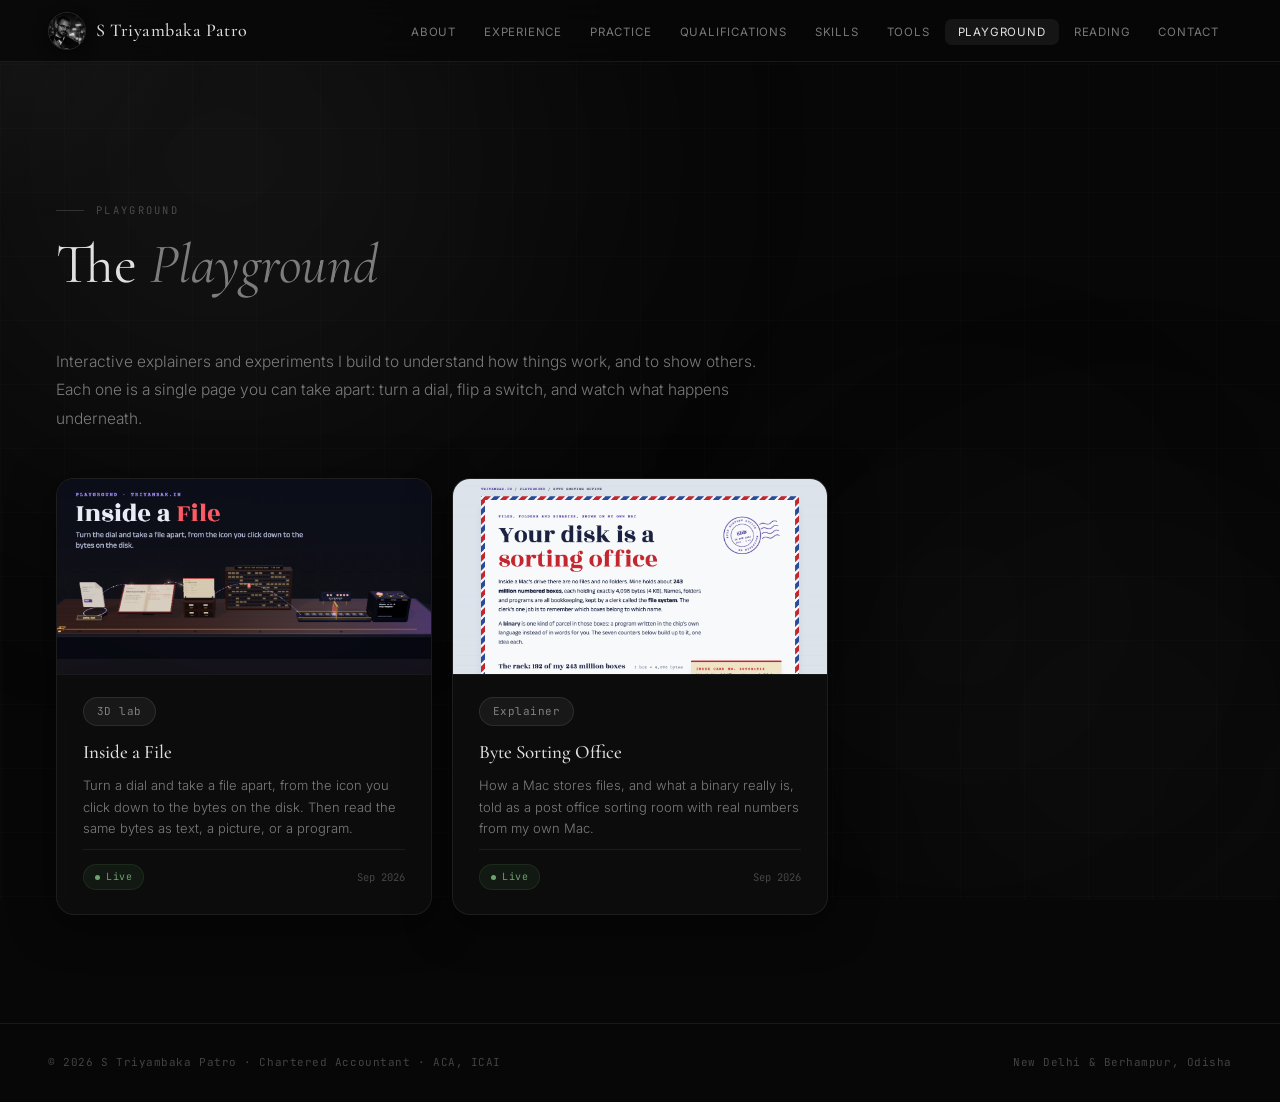
==== playground/index.html @ 34203e57 "Add Playground section with two interactive experiments New /playground/ hub, mirroring the /tools/ " ====
<!DOCTYPE html>
<html lang="en">
<head>
  <meta charset="UTF-8">
  <meta name="viewport" content="width=device-width, initial-scale=1.0">
  <meta name="description" content="Playground by S Triyambaka Patro - interactive explainers and experiments built to understand how things work, one hands-on page at a time.">
  <title>Playground · S Triyambaka Patro</title>
  <link rel="canonical" href="https://triyambak.in/playground/">
  <meta property="og:type" content="website">
  <meta property="og:site_name" content="S Triyambaka Patro">
  <meta property="og:title" content="Playground · S Triyambaka Patro">
  <meta property="og:description" content="Interactive explainers and experiments, built to understand how things work, one hands-on page at a time.">
  <meta property="og:url" content="https://triyambak.in/playground/">
  <meta property="og:image" content="https://triyambak.in/playground/inside-a-file/og.png">
  <meta property="og:image:width" content="1200">
  <meta property="og:image:height" content="630">
  <meta name="twitter:card" content="summary_large_image">
  <meta name="twitter:creator" content="@Triyambak_CA">
  <link rel="preconnect" href="https://fonts.googleapis.com">
  <link rel="preconnect" href="https://fonts.gstatic.com" crossorigin>
  <link href="https://fonts.googleapis.com/css2?family=Cormorant+Garamond:ital,wght@0,300;0,400;0,500;0,600;1,300;1,400;1,500&family=Inter:wght@300;400;500;600&family=JetBrains+Mono:wght@300;400&display=swap" rel="stylesheet">
  <link rel="stylesheet" href="/assets/site.css">
</head>
<body class="tools-page">

  <!-- ════════════════ BACKGROUND ════════════════ -->
  <div class="bg-layer" aria-hidden="true">
    <div class="orb orb-1"></div>
    <div class="orb orb-2"></div>
    <div class="orb orb-3"></div>
    <div class="grid-lines"></div>
  </div>
  <div id="cursor-glow" aria-hidden="true"></div>

  <!-- ════════════════ NAV ════════════════ -->
  <nav id="navbar">
    <a href="/" class="nav-logo" aria-label="S Triyambaka Patro - Home">
      <span class="logo-badge">
        <img src="/Photos/ChatGPT Image Dec 16, 2025, 09_36_41 PM.png" alt="S Triyambaka Patro">
      </span>
      S Triyambaka Patro
    </a>
    <ul class="nav-links" id="navLinks">
      <li><a href="/#about">About</a></li>
      <li><a href="/#experience">Experience</a></li>
      <li><a href="/#practice">Practice</a></li>
      <li><a href="/#qualifications">Qualifications</a></li>
      <li><a href="/#skills">Skills</a></li>
      <li><a href="/tools/">Tools</a></li>
      <li><a href="/playground/" class="active">Playground</a></li>
      <li><a href="/#reading">Reading</a></li>
      <li><a href="/#contact">Contact</a></li>
    </ul>
    <button class="nav-hamburger" id="hamburger" aria-label="Open menu">
      <span></span><span></span><span></span>
    </button>
  </nav>

  <!-- Mobile Menu -->
  <div class="mobile-menu" id="mobileMenu">
    <button class="mobile-menu-close" id="closeMenu" aria-label="Close menu">✕</button>
    <a href="/#about" class="mm-link">About</a>
    <a href="/#experience" class="mm-link">Experience</a>
    <a href="/#practice" class="mm-link">Practice</a>
    <a href="/#qualifications" class="mm-link">Qualifications</a>
    <a href="/#skills" class="mm-link">Skills</a>
    <a href="/tools/" class="mm-link">Tools</a>
    <a href="/playground/" class="mm-link">Playground</a>
    <a href="/#reading" class="mm-link">Reading</a>
    <a href="/#contact" class="mm-link">Contact</a>
  </div>

  <main>

    <!-- ════════════════ PLAYGROUND HUB ════════════════ -->
    <section id="playground-hub" style="padding-top: 140px;">
      <div class="container">
        <p class="eyebrow">Playground</p>
        <h2 class="sec-title">The <em>Playground</em></h2>

        <p style="font-size: 15.5px; font-weight: 300; color: var(--t2); line-height: 1.85; max-width: 720px; margin-bottom: 44px;">
          Interactive explainers and experiments I build to understand how things work, and to show others. Each one is a single page you can take apart: turn a dial, flip a switch, and watch what happens underneath.
        </p>

        <div class="content-grid" id="playgroundGrid"></div>
      </div>
    </section>

  </main>

  <footer>
    <p class="footer-text">© 2026 S Triyambaka Patro · Chartered Accountant · ACA, ICAI</p>
    <p class="footer-text">New Delhi &amp; Berhampur, Odisha</p>
  </footer>

  <script>

    /* ══════════════════════════════════════════════════════
       🧪  PLAYGROUND LIST - Add experiments here
       ══════════════════════════════════════════════════════
       TEMPLATE:
       {
         name:     "Experiment Name",
         slug:     "url-slug",                  // matches /playground/<slug>/
         tagline:  "One-line description for the card.",
         summary:  "1-2 sentence description, used as the cover page's <meta description> and og:description.",
         category: "3D lab | Explainer | Tool | Other",
         status:   "live | beta | coming-soon",
         updated:  "Sep 2026",
       },
       The card image is /playground/<slug>/og.png (1200x630), the same file the
       cover page uses for link previews on LinkedIn and X.
       ══════════════════════════════════════════════════════ */

    const PLAYGROUND_LIST = [
      {
        name:     "Inside a File",
        slug:     "inside-a-file",
        tagline:  "Turn a dial and take a file apart, from the icon you click down to the bytes on the disk. Then read the same bytes as text, a picture, or a program.",
        summary:  "A hands-on 3D lab: turn the dial and take a file apart, from the icon you click down to the bytes on the disk.",
        category: "3D lab",
        status:   "live",
        updated:  "Sep 2026",
      },
      {
        name:     "Byte Sorting Office",
        slug:     "byte-sorting-office",
        tagline:  "How a Mac stores files, and what a binary really is, told as a post office sorting room with real numbers from my own Mac.",
        summary:  "How a Mac stores files, and what a binary really is, told as a post office sorting room with real numbers from my own Mac.",
        category: "Explainer",
        status:   "live",
        updated:  "Sep 2026",
      },
    ];

    /* status → existing badge variant + display label */
    const STATUS_MAP = {
      "live":        { cls: "s-completed", label: "Live" },
      "beta":        { cls: "s-watching",  label: "Beta" },
      "coming-soon": { cls: "s-queue",     label: "Coming Soon" },
    };

    function renderPlayground() {
      const grid = document.getElementById('playgroundGrid');
      if (!PLAYGROUND_LIST.length) {
        grid.innerHTML = `
          <div class="empty-state">
            <div class="es-icon">🧪</div>
            <div class="es-title">Nothing here yet</div>
            <div class="es-text">Check back soon.</div>
          </div>`;
        return;
      }
      grid.innerHTML = PLAYGROUND_LIST.map(p => {
        const s = STATUS_MAP[p.status] || STATUS_MAP['coming-soon'];
        const href = `/playground/${p.slug}/`;
        return `
          <a class="glass content-card tool-card pg-card" href="${href}">
            <img class="pg-thumb" src="${href}og.png" alt="" loading="lazy" width="1200" height="630">
            <div class="pg-body">
              <span class="tag cat-tag">${p.category}</span>
              <div class="cc-title">${p.name}</div>
              <div class="cc-notes">${p.tagline}</div>
              <div class="cc-footer">
                <span class="status-badge ${s.cls}">
                  <span class="status-dot"></span>${s.label}
                </span>
                <span class="cc-meta">${p.updated || ''}</span>
              </div>
            </div>
          </a>`;
      }).join('');
    }

    /* ── Cursor glow ── */
    const glow = document.getElementById('cursor-glow');
    document.addEventListener('mousemove', e => {
      glow.style.left = e.clientX + 'px';
      glow.style.top  = e.clientY + 'px';
    });

    /* ── Mobile menu ── */
    const hamburger  = document.getElementById('hamburger');
    const mobileMenu = document.getElementById('mobileMenu');
    const closeMenu  = document.getElementById('closeMenu');
    hamburger.addEventListener('click', () => mobileMenu.classList.add('open'));
    closeMenu.addEventListener('click', () => mobileMenu.classList.remove('open'));
    document.querySelectorAll('.mm-link').forEach(a => {
      a.addEventListener('click', () => mobileMenu.classList.remove('open'));
    });

    /* ── Scroll reveal ── */
    const revealObserver = new IntersectionObserver(entries => {
      entries.forEach(e => { if (e.isIntersecting) { e.target.classList.add('visible'); } });
    }, { threshold: 0.08, rootMargin: '0px 0px -36px 0px' });
    document.querySelectorAll('.reveal').forEach(el => revealObserver.observe(el));

    /* ── Init ── */
    renderPlayground();

  </script>
</body>
</html>
---- assets/site.css ----
/* ─────────────────────────────────────────
       RESET & BASE
    ───────────────────────────────────────── */
    *, *::before, *::after { box-sizing: border-box; margin: 0; padding: 0; }

    :root {
      --bg:            #070707;
      --card-bg:       rgba(16, 16, 16, 0.72);
      --card-bg-h:     rgba(24, 24, 24, 0.85);
      --border:        rgba(255,255,255,0.07);
      --border-h:      rgba(255,255,255,0.13);
      --t1:            #e0e0e0;
      --t2:            rgba(224,224,224,0.52);
      --t3:            rgba(224,224,224,0.28);
      --silver:        rgba(200,200,200,0.8);
      --radius:        18px;
      --radius-sm:     10px;
      --ease:          cubic-bezier(0.25,0.46,0.45,0.94);
      --trans:         0.35s var(--ease);
      --font-d:        'Cormorant Garamond', Georgia, serif;
      --font-b:        'Inter', system-ui, sans-serif;
      --font-m:        'JetBrains Mono', 'Courier New', monospace;
    }

    html { scroll-behavior: smooth; background: var(--bg); }

    body {
      font-family: var(--font-b);
      color: var(--t1);
      background: var(--bg);
      overflow-x: hidden;
      -webkit-font-smoothing: antialiased;
      line-height: 1.6;
    }

    a { color: inherit; text-decoration: none; }
    ul { list-style: none; }

    /* ─────────────────────────────────────────
       BACKGROUND LAYER
    ───────────────────────────────────────── */
    .bg-layer {
      position: fixed; inset: 0; z-index: 0;
      overflow: hidden; pointer-events: none;
    }

    .orb {
      position: absolute; border-radius: 50%;
      filter: blur(110px); will-change: transform;
    }
    .orb-1 {
      width: 75vw; height: 75vw;
      background: radial-gradient(circle at center, rgba(130,130,130,0.13) 0%, transparent 70%);
      top: -25vw; left: -20vw;
      animation: drift1 38s ease-in-out infinite alternate;
    }
    .orb-2 {
      width: 55vw; height: 55vw;
      background: radial-gradient(circle at center, rgba(100,100,100,0.09) 0%, transparent 70%);
      bottom: -15vw; right: -15vw;
      animation: drift2 48s ease-in-out infinite alternate;
    }
    .orb-3 {
      width: 40vw; height: 40vw;
      background: radial-gradient(circle at center, rgba(80,80,80,0.07) 0%, transparent 70%);
      top: 40%; left: 55%;
      animation: drift3 58s ease-in-out infinite alternate;
    }
    @keyframes drift1 { from { transform: translate(0,0) scale(1); }    to { transform: translate(7vw,5vw) scale(1.1); } }
    @keyframes drift2 { from { transform: translate(0,0) scale(1); }    to { transform: translate(-5vw,-7vw) scale(1.08); } }
    @keyframes drift3 { from { transform: translate(0,0) scale(1); }    to { transform: translate(-4vw,4vw) scale(0.92); } }

    .grid-lines {
      position: absolute; inset: 0;
      background-image:
        linear-gradient(rgba(255,255,255,0.016) 1px, transparent 1px),
        linear-gradient(90deg, rgba(255,255,255,0.016) 1px, transparent 1px);
      background-size: 64px 64px;
    }

    /* Cursor glow (added via JS) */
    #cursor-glow {
      position: fixed; pointer-events: none; z-index: 1;
      width: 500px; height: 500px;
      border-radius: 50%;
      background: radial-gradient(circle at center, rgba(170,170,170,0.055) 0%, transparent 65%);
      transform: translate(-50%,-50%);
      transition: left 0.08s linear, top 0.08s linear;
    }

    /* ─────────────────────────────────────────
       NAVIGATION
    ───────────────────────────────────────── */
    nav {
      position: fixed; top: 0; left: 0; right: 0; z-index: 1000;
      height: 62px; padding: 0 48px;
      display: flex; align-items: center; justify-content: space-between;
      background: rgba(7,7,7,0.78);
      backdrop-filter: blur(28px); -webkit-backdrop-filter: blur(28px);
      border-bottom: 1px solid var(--border);
    }

    .nav-logo {
      display: flex; align-items: center; gap: 10px;
      font-family: var(--font-d); font-size: 18px; font-weight: 500;
      letter-spacing: 0.03em;
    }
    .logo-badge {
      width: 38px; height: 38px; border-radius: 50%;
      border: 1px solid var(--border-h);
      overflow: hidden; flex-shrink: 0;
      box-shadow: 0 4px 14px rgba(0,0,0,0.5);
    }
    .logo-badge img {
      width: 100%; height: 100%;
      object-fit: cover; object-position: center top;
      filter: contrast(1.06) brightness(0.92);
      display: block;
    }

    .nav-links {
      display: flex; gap: 2px; align-items: center;
    }
    .nav-links a {
      padding: 6px 13px; font-size: 11.5px; font-weight: 400;
      letter-spacing: 0.07em; text-transform: uppercase;
      color: var(--t2); border-radius: 7px;
      transition: var(--trans);
    }
    .nav-links a:hover, .nav-links a.active {
      color: var(--t1); background: rgba(255,255,255,0.06);
    }

    .nav-hamburger {
      display: none; flex-direction: column; gap: 5px;
      cursor: pointer; padding: 8px; border: none; background: none;
    }
    .nav-hamburger span {
      display: block; width: 22px; height: 1px;
      background: var(--t2); transition: var(--trans);
    }

    /* Mobile menu */
    .mobile-menu {
      display: none; position: fixed; inset: 0; z-index: 999;
      background: rgba(7,7,7,0.97);
      backdrop-filter: blur(30px); -webkit-backdrop-filter: blur(30px);
      flex-direction: column; align-items: center; justify-content: center; gap: 20px;
    }
    .mobile-menu.open { display: flex; }
    .mobile-menu a {
      font-family: var(--font-d); font-size: 36px; font-weight: 300;
      color: var(--t1); letter-spacing: 0.05em;
      transition: var(--trans);
    }
    .mobile-menu a:hover { color: var(--t2); }
    .mobile-menu-close {
      position: absolute; top: 24px; right: 32px;
      background: none; border: none; color: var(--t2);
      font-size: 28px; cursor: pointer; font-weight: 300;
    }

    /* ─────────────────────────────────────────
       LAYOUT
    ───────────────────────────────────────── */
    main { position: relative; z-index: 1; padding-top: 62px; }

    .container { max-width: 1140px; margin: 0 auto; padding: 0 36px; }

    section { padding: 108px 0; }

    /* ─────────────────────────────────────────
       SECTION HEADERS
    ───────────────────────────────────────── */
    .eyebrow {
      font-family: var(--font-m); font-size: 10.5px; letter-spacing: 0.22em;
      text-transform: uppercase; color: var(--t3); margin-bottom: 14px;
      display: flex; align-items: center; gap: 12px;
    }
    .eyebrow::before {
      content: ''; display: block; width: 28px; height: 1px;
      background: rgba(255,255,255,0.15);
    }

    .sec-title {
      font-family: var(--font-d); font-size: clamp(38px, 5vw, 56px);
      font-weight: 400; line-height: 1.12; color: var(--t1); margin-bottom: 52px;
    }
    .sec-title em { font-style: italic; color: var(--t2); }

    /* ─────────────────────────────────────────
       GLASS CARD
    ───────────────────────────────────────── */
    .glass {
      background: var(--card-bg);
      backdrop-filter: blur(22px); -webkit-backdrop-filter: blur(22px);
      border: 1px solid var(--border);
      border-radius: var(--radius);
      box-shadow: 0 8px 44px rgba(0,0,0,0.55), inset 0 1px 0 rgba(255,255,255,0.07);
      transition: var(--trans);
    }
    .glass:hover {
      background: var(--card-bg-h);
      border-color: var(--border-h);
      box-shadow: 0 14px 56px rgba(0,0,0,0.65), inset 0 1px 0 rgba(255,255,255,0.1);
      transform: translateY(-3px);
    }
    .glass-flat { /* no hover lift */
      background: var(--card-bg);
      backdrop-filter: blur(22px); -webkit-backdrop-filter: blur(22px);
      border: 1px solid var(--border);
      border-radius: var(--radius);
      box-shadow: 0 8px 44px rgba(0,0,0,0.55), inset 0 1px 0 rgba(255,255,255,0.07);
    }

    /* ─────────────────────────────────────────
       TAGS / PILLS
    ───────────────────────────────────────── */
    .tag {
      display: inline-block; padding: 5px 13px;
      background: rgba(255,255,255,0.05); border: 1px solid rgba(255,255,255,0.09);
      border-radius: 100px; font-family: var(--font-m); font-size: 11px;
      letter-spacing: 0.04em; color: var(--t2); transition: var(--trans);
    }
    .tag:hover { border-color: var(--border-h); color: var(--t1); }

    /* ─────────────────────────────────────────
       HERO SECTION
    ───────────────────────────────────────── */
    #hero {
      min-height: 100vh; display: flex; align-items: center;
      position: relative; overflow: hidden;
    }

    .hero-spotlight {
      position: absolute; width: 900px; height: 900px; pointer-events: none;
      background: radial-gradient(ellipse at center, rgba(160,160,160,0.07) 0%, transparent 62%);
      top: 50%; left: 50%; transform: translate(-48%, -55%);
    }

    .hero-inner {
      position: relative; z-index: 1;
      max-width: 1140px; margin: 0 auto;
      padding: 130px 36px 100px;
      /* grid override applied below in HERO PHOTO section */
    }

    .hero-label {
      font-family: var(--font-m); font-size: 11px; letter-spacing: 0.24em;
      text-transform: uppercase; color: var(--t3); margin-bottom: 22px;
      display: flex; align-items: center; gap: 14px;
      opacity: 0; animation: fadeUp 0.9s var(--ease) 0.1s forwards;
    }
    .hero-label::before { content: ''; width: 36px; height: 1px; background: var(--border-h); }

    .hero-name {
      font-family: var(--font-d); font-weight: 300; line-height: 0.96;
      letter-spacing: -0.02em; color: var(--t1); margin-bottom: 10px;
      font-size: clamp(60px, 11vw, 128px);
      opacity: 0; animation: fadeUp 1s var(--ease) 0.25s forwards;
    }
    .hero-name .dim { color: var(--t2); }

    .hero-subtitle {
      font-family: var(--font-d); font-weight: 300; font-style: italic;
      font-size: clamp(22px, 3.5vw, 38px); color: var(--t2); margin-bottom: 38px;
      opacity: 0; animation: fadeUp 0.9s var(--ease) 0.4s forwards;
    }

    .hero-tags {
      display: flex; flex-wrap: wrap; gap: 8px; margin-bottom: 50px;
      opacity: 0; animation: fadeUp 0.9s var(--ease) 0.55s forwards;
    }

    .hero-actions {
      display: flex; gap: 14px; align-items: center; flex-wrap: wrap;
      opacity: 0; animation: fadeUp 0.9s var(--ease) 0.7s forwards;
    }

    .btn {
      display: inline-flex; align-items: center; gap: 8px;
      padding: 13px 30px; border-radius: 100px;
      font-family: var(--font-b); font-size: 13px; font-weight: 500;
      letter-spacing: 0.04em; cursor: pointer; border: none;
      transition: var(--trans);
    }
    .btn-primary {
      background: rgba(255,255,255,0.1); color: var(--t1);
      border: 1px solid rgba(255,255,255,0.16);
    }
    .btn-primary:hover { background: rgba(255,255,255,0.16); border-color: rgba(255,255,255,0.25); }
    .btn-ghost {
      background: transparent; color: var(--t2);
      border: 1px solid var(--border);
    }
    .btn-ghost:hover { color: var(--t1); border-color: var(--border-h); background: rgba(255,255,255,0.04); }

    .hero-scroll {
      position: absolute; bottom: 40px; left: 50%;
      transform: translateX(-50%);
      display: flex; flex-direction: column; align-items: center; gap: 10px;
      color: var(--t3); font-family: var(--font-m); font-size: 9.5px;
      letter-spacing: 0.18em; text-transform: uppercase;
      animation: fadeUp 1s var(--ease) 1.2s both;
    }
    .scroll-line {
      width: 1px; height: 52px;
      background: linear-gradient(to bottom, transparent, var(--border-h), transparent);
      animation: scrollPulse 2.4s ease-in-out infinite;
    }
    @keyframes scrollPulse { 0%,100% { opacity: 0.25; } 50% { opacity: 1; } }

    /* ─────────────────────────────────────────
       STATS BAR
    ───────────────────────────────────────── */
    .stats-bar {
      display: grid; grid-template-columns: repeat(4,1fr);
      gap: 1px; background: var(--border);
      border: 1px solid var(--border); border-radius: var(--radius);
      overflow: hidden; margin-bottom: 52px;
    }
    .stat-item {
      background: var(--card-bg); padding: 30px 20px; text-align: center;
      transition: var(--trans);
    }
    .stat-item:hover { background: var(--card-bg-h); }
    .stat-value {
      font-family: var(--font-d); font-size: 52px; font-weight: 300;
      line-height: 1; color: var(--t1); margin-bottom: 10px;
    }
    .stat-label {
      font-family: var(--font-m); font-size: 10px; letter-spacing: 0.14em;
      text-transform: uppercase; color: var(--t3); line-height: 1.5;
    }

    /* ─────────────────────────────────────────
       ABOUT
    ───────────────────────────────────────── */
    .about-grid { display: grid; grid-template-columns: 1fr 1.65fr; gap: 24px; align-items: start; }

    .info-card { padding: 38px; }
    .info-list { list-style: none; }
    .info-list li {
      display: flex; flex-direction: column; gap: 5px;
      padding: 15px 0; border-bottom: 1px solid var(--border);
    }
    .info-list li:first-child { border-top: 1px solid var(--border); padding-top: 15px; }
    .info-label { font-family: var(--font-m); font-size: 9.5px; letter-spacing: 0.18em; text-transform: uppercase; color: var(--t3); }
    .info-value { font-size: 13.5px; color: var(--t1); line-height: 1.5; }

    .about-text { padding: 42px; }
    .about-text p { font-size: 15.5px; font-weight: 300; color: var(--t2); line-height: 1.85; margin-bottom: 22px; }
    .about-text p:last-child { margin-bottom: 0; }
    .about-text strong { color: var(--t1); font-weight: 500; }

    /* ─────────────────────────────────────────
       EXPERIENCE TIMELINE
    ───────────────────────────────────────── */
    .timeline { position: relative; padding-left: 36px; }
    .timeline::before {
      content: ''; position: absolute; left: 0; top: 10px; bottom: 0;
      width: 1px; background: linear-gradient(to bottom, rgba(255,255,255,0.18), transparent);
    }
    .tl-item { position: relative; margin-bottom: 28px; }
    .tl-item::before {
      content: ''; position: absolute; left: -41px; top: 10px;
      width: 10px; height: 10px; border-radius: 50%;
      background: rgba(180,180,180,0.35); border: 1px solid rgba(200,200,200,0.55);
    }
    .tl-card { padding: 34px 38px; }
    .tl-head {
      display: flex; justify-content: space-between; align-items: flex-start;
      gap: 16px; margin-bottom: 6px;
    }
    .tl-role {
      font-family: var(--font-d); font-size: 26px; font-weight: 500; color: var(--t1);
    }
    .tl-period {
      font-family: var(--font-m); font-size: 10.5px; color: var(--t3);
      white-space: nowrap; padding-top: 7px;
    }
    .tl-firm { font-size: 13.5px; color: var(--t2); margin-bottom: 22px; }
    .tl-bullets { list-style: none; }
    .tl-bullets li {
      position: relative; padding-left: 18px; margin-bottom: 11px;
      font-size: 13.5px; font-weight: 300; color: var(--t2); line-height: 1.7;
    }
    .tl-bullets li::before { content: '—'; position: absolute; left: 0; color: var(--t3); }

    /* ─────────────────────────────────────────
       PRACTICE AREAS
    ───────────────────────────────────────── */
    .practice-grid { display: grid; grid-template-columns: repeat(3,1fr); gap: 20px; }
    .practice-card { padding: 38px; }
    .practice-icon {
      width: 46px; height: 46px; border-radius: 13px;
      background: rgba(255,255,255,0.05); border: 1px solid var(--border);
      display: flex; align-items: center; justify-content: center; margin-bottom: 22px;
    }
    .practice-icon svg { width: 22px; height: 22px; stroke: var(--t2); fill: none; stroke-width: 1.4; stroke-linecap: round; stroke-linejoin: round; }
    .practice-num { font-family: var(--font-m); font-size: 10px; letter-spacing: 0.15em; color: var(--t3); margin-bottom: 10px; }
    .practice-title { font-family: var(--font-d); font-size: 23px; font-weight: 500; color: var(--t1); margin-bottom: 20px; }
    .practice-list { list-style: none; }
    .practice-list li {
      font-size: 13px; font-weight: 300; color: var(--t2);
      padding: 8px 0; border-bottom: 1px solid rgba(255,255,255,0.04);
      display: flex; align-items: center; gap: 10px; line-height: 1.5;
    }
    .practice-list li:last-child { border-bottom: none; }
    .practice-list li::before {
      content: ''; width: 4px; height: 4px; border-radius: 50%;
      background: rgba(200,200,200,0.3); flex-shrink: 0;
    }

    /* ─────────────────────────────────────────
       QUALIFICATIONS
    ───────────────────────────────────────── */
    .qual-grid { display: grid; grid-template-columns: 1fr 1fr; gap: 20px; }
    .qual-card { padding: 38px; }
    .qual-card-label { font-family: var(--font-m); font-size: 10px; letter-spacing: 0.2em; text-transform: uppercase; color: var(--t3); margin-bottom: 26px; }
    .qual-row {
      display: flex; align-items: flex-start; gap: 14px;
      padding: 14px 0; border-bottom: 1px solid rgba(255,255,255,0.04);
    }
    .qual-row:last-child { border-bottom: none; }
    .qual-check {
      width: 22px; height: 22px; border-radius: 50%;
      background: rgba(255,255,255,0.05); border: 1px solid rgba(255,255,255,0.1);
      display: flex; align-items: center; justify-content: center; flex-shrink: 0; margin-top: 1px;
    }
    .qual-check svg { width: 10px; height: 10px; stroke: rgba(200,200,200,0.65); fill: none; stroke-width: 2.2; stroke-linecap: round; stroke-linejoin: round; }
    .qual-name { font-size: 13.5px; color: var(--t1); line-height: 1.45; }
    .qual-sub { font-size: 11.5px; color: var(--t3); margin-top: 4px; }

    .acad-row {
      padding: 15px 0; border-bottom: 1px solid rgba(255,255,255,0.04);
    }
    .acad-row:last-child { border-bottom: none; }
    .acad-degree { font-size: 13.5px; color: var(--t1); }
    .acad-org { font-size: 11.5px; color: var(--t3); margin-top: 4px; }

    /* ─────────────────────────────────────────
       SKILLS
    ───────────────────────────────────────── */
    .skills-grid { display: grid; grid-template-columns: 1fr 1fr; gap: 20px; }
    .skill-card { padding: 32px 36px; }
    .skill-cat { font-family: var(--font-m); font-size: 10px; letter-spacing: 0.2em; text-transform: uppercase; color: var(--t3); margin-bottom: 18px; }
    .skill-sub { font-size: 11.5px; font-weight: 500; color: var(--t2); margin: 16px 0 10px; letter-spacing: 0.02em; }
    .tags-wrap { display: flex; flex-wrap: wrap; gap: 7px; }

    /* ─────────────────────────────────────────
       READING & WATCH LIST
    ───────────────────────────────────────── */
    .filter-row { display: flex; gap: 8px; margin-bottom: 32px; flex-wrap: wrap; }
    .filter-btn {
      padding: 6px 16px; background: transparent;
      border: 1px solid var(--border); border-radius: 100px;
      font-family: var(--font-m); font-size: 11px; letter-spacing: 0.07em;
      color: var(--t2); cursor: pointer; transition: var(--trans);
    }
    .filter-btn:hover, .filter-btn.active {
      background: rgba(255,255,255,0.06); border-color: var(--border-h); color: var(--t1);
    }
    .content-grid { display: grid; grid-template-columns: repeat(3,1fr); gap: 20px; min-height: 240px; }
    .content-card { padding: 28px 30px; display: flex; flex-direction: column; gap: 10px; }
    .content-card .cat-tag { margin-bottom: 4px; }
    .cc-title { font-family: var(--font-d); font-size: 19px; font-weight: 500; color: var(--t1); line-height: 1.3; }
    .cc-sub { font-size: 12.5px; color: var(--t3); }
    .cc-notes { font-size: 13px; font-weight: 300; color: var(--t2); line-height: 1.65; flex: 1; }
    .cc-footer {
      display: flex; justify-content: space-between; align-items: center;
      padding-top: 14px; border-top: 1px solid var(--border); margin-top: auto;
    }
    .status-badge {
      display: inline-flex; align-items: center; gap: 6px;
      padding: 4px 11px; border-radius: 100px;
      font-family: var(--font-m); font-size: 10px; letter-spacing: 0.05em;
    }
    .status-dot { width: 5px; height: 5px; border-radius: 50%; background: currentColor; }
    .s-reading, .s-watching { background: rgba(180,180,180,0.07); color: rgba(210,210,210,0.7); border: 1px solid rgba(200,200,200,0.11); }
    .s-completed { background: rgba(100,180,100,0.07); color: rgba(140,210,140,0.75); border: 1px solid rgba(100,180,100,0.12); }
    .s-queue { background: rgba(130,130,190,0.07); color: rgba(160,160,210,0.75); border: 1px solid rgba(130,130,190,0.12); }
    .cc-meta { font-family: var(--font-m); font-size: 10.5px; color: var(--t3); }

    .empty-state {
      grid-column: 1/-1; display: flex; flex-direction: column;
      align-items: center; justify-content: center; padding: 90px 40px; gap: 18px;
      border: 1px dashed rgba(255,255,255,0.06); border-radius: var(--radius); text-align: center;
    }
    .es-icon { font-size: 44px; opacity: 0.28; }
    .es-title { font-family: var(--font-d); font-size: 26px; font-weight: 400; color: var(--t2); }
    .es-text { font-size: 13px; color: var(--t3); max-width: 300px; line-height: 1.75; }
    .es-code {
      font-family: var(--font-m); font-size: 11px; color: var(--t3);
      background: rgba(255,255,255,0.03); border: 1px solid var(--border);
      padding: 10px 18px; border-radius: 8px; margin-top: 6px;
    }

    /* ─────────────────────────────────────────
       CONTACT
    ───────────────────────────────────────── */
    .contact-grid { display: grid; grid-template-columns: 1fr 1fr; gap: 20px; }
    .contact-card { padding: 42px; }
    .contact-intro { font-family: var(--font-d); font-size: 19px; font-weight: 300; color: var(--t2); line-height: 1.75; margin-bottom: 34px; }
    .contact-row {
      display: flex; align-items: flex-start; gap: 16px;
      padding: 16px 0; border-bottom: 1px solid var(--border);
    }
    .contact-row:first-of-type { border-top: 1px solid var(--border); }
    .c-icon {
      width: 38px; height: 38px; border-radius: 10px;
      background: rgba(255,255,255,0.04); border: 1px solid var(--border);
      display: flex; align-items: center; justify-content: center; flex-shrink: 0;
    }
    .c-icon svg { width: 16px; height: 16px; stroke: var(--t2); fill: none; stroke-width: 1.5; stroke-linecap: round; stroke-linejoin: round; }
    .c-label { font-family: var(--font-m); font-size: 9.5px; letter-spacing: 0.16em; text-transform: uppercase; color: var(--t3); margin-bottom: 5px; }
    .c-value { font-size: 13.5px; color: var(--t1); }
    .c-value a { color: var(--t1); text-decoration: none; transition: var(--trans); }
    .c-value a:hover { color: var(--t2); text-decoration: underline; text-underline-offset: 3px; }

    .interests-title { font-family: var(--font-m); font-size: 10px; letter-spacing: 0.2em; text-transform: uppercase; color: var(--t3); margin-bottom: 16px; }
    .contact-blurb { font-size: 14px; font-weight: 300; color: var(--t2); line-height: 1.8; margin-bottom: 28px; }
    .interests-grid { display: grid; grid-template-columns: repeat(2,1fr); gap: 12px; }
    .interest-chip {
      padding: 18px 16px; text-align: center; border-radius: var(--radius-sm);
      background: rgba(255,255,255,0.03); border: 1px solid var(--border);
      transition: var(--trans);
    }
    .interest-chip:hover { background: rgba(255,255,255,0.06); border-color: var(--border-h); }
    .ic-icon { font-size: 22px; margin-bottom: 8px; opacity: 0.65; }
    .ic-label { font-size: 12px; color: var(--t2); font-weight: 300; }

    /* ─────────────────────────────────────────
       FOOTER
    ───────────────────────────────────────── */
    footer {
      position: relative; z-index: 1;
      border-top: 1px solid var(--border);
      padding: 30px 48px;
      display: flex; justify-content: space-between; align-items: center;
    }
    .footer-text { font-family: var(--font-m); font-size: 11px; color: var(--t3); letter-spacing: 0.05em; }

    /* ─────────────────────────────────────────
       SCROLL REVEAL ANIMATIONS
    ───────────────────────────────────────── */
    @keyframes fadeUp {
      from { opacity: 0; transform: translateY(28px); }
      to   { opacity: 1; transform: translateY(0); }
    }

    .reveal {
      opacity: 0; transform: translateY(28px);
      transition: opacity 0.75s var(--ease), transform 0.75s var(--ease);
    }
    .reveal.visible { opacity: 1; transform: translateY(0); }
    .reveal:nth-child(2) { transition-delay: 0.1s; }
    .reveal:nth-child(3) { transition-delay: 0.2s; }
    .reveal:nth-child(4) { transition-delay: 0.3s; }
    .reveal:nth-child(5) { transition-delay: 0.4s; }
    .reveal:nth-child(6) { transition-delay: 0.5s; }

    /* ─────────────────────────────────────────
       HERO PHOTO
    ───────────────────────────────────────── */
    .hero-inner {
      display: grid;
      grid-template-columns: 1fr 330px;
      align-items: center;
      gap: 60px;
    }
    .hero-text { /* existing content wrapper */ }

    .hero-photo-wrap {
      position: relative;
      animation: fadeUp 1s var(--ease) 0.85s both;
    }
    .hero-photo-frame {
      position: relative;
      border-radius: 22px; overflow: hidden;
      aspect-ratio: 3/4;
      background: var(--card-bg);
      border: 1px solid rgba(255,255,255,0.12);
      box-shadow:
        0 28px 80px rgba(0,0,0,0.8),
        0 0 0 1px rgba(255,255,255,0.05),
        inset 0 1px 0 rgba(255,255,255,0.1);
    }
    .hero-photo-frame img {
      width: 100%; height: 100%;
      object-fit: cover; object-position: center top;
      display: block;
      filter: contrast(1.08) brightness(0.9) grayscale(0.08);
    }
    .hero-photo-frame::before {
      content: '';
      position: absolute; inset: 0; z-index: 1;
      background: linear-gradient(170deg, transparent 50%, rgba(7,7,7,0.55) 100%);
      pointer-events: none;
    }
    .hero-photo-badge {
      position: absolute; bottom: 18px; left: 18px; right: 18px; z-index: 2;
      background: rgba(8,8,8,0.72);
      backdrop-filter: blur(18px); -webkit-backdrop-filter: blur(18px);
      border: 1px solid rgba(255,255,255,0.1);
      border-radius: 12px; padding: 14px 16px;
    }
    .badge-name {
      font-family: var(--font-d); font-size: 16px; font-weight: 500;
      color: var(--t1); margin-bottom: 3px; line-height: 1.2;
    }
    .badge-title {
      font-family: var(--font-m); font-size: 9.5px;
      letter-spacing: 0.14em; text-transform: uppercase; color: var(--t3);
    }

    /* ─────────────────────────────────────────
       ABOUT PROFILE PHOTO
    ───────────────────────────────────────── */
    .about-avatar {
      width: 70px; height: 70px; border-radius: 50%;
      overflow: hidden; margin-bottom: 22px;
      border: 1px solid rgba(255,255,255,0.13);
      box-shadow: 0 6px 24px rgba(0,0,0,0.6);
      flex-shrink: 0;
    }
    .about-avatar img {
      width: 100%; height: 100%;
      object-fit: cover; object-position: center top;
      filter: contrast(1.06) brightness(0.9);
      display: block;
    }

    /* ─────────────────────────────────────────
       RESPONSIVE
    ───────────────────────────────────────── */
    @media (max-width: 960px) {
      nav { padding: 0 24px; }
      .nav-links { display: none; }
      .nav-hamburger { display: flex; }
      .container { padding: 0 24px; }
      .hero-inner { grid-template-columns: 1fr; gap: 48px; }
      .hero-photo-wrap { max-width: 270px; margin: 0 auto; }
      .about-grid, .contact-grid { grid-template-columns: 1fr; }
      .practice-grid { grid-template-columns: 1fr; }
      .qual-grid, .skills-grid { grid-template-columns: 1fr; }
      .content-grid { grid-template-columns: repeat(2,1fr); }
      .stats-bar { grid-template-columns: repeat(2,1fr); }
    }
    @media (max-width: 600px) {
      section { padding: 76px 0; }
      .hero-inner { padding: 100px 24px 80px; }
      .content-grid { grid-template-columns: 1fr; }
      .stats-bar { grid-template-columns: 1fr 1fr; }
      footer { flex-direction: column; gap: 10px; text-align: center; padding: 24px; }
    }

/* ═══════════════════════════════════════════════════════════════════
   TOOLS SECTION ADDITIONS
   New components introduced for /tools/ hub and /tools/<slug>/ pages.
   All build on the existing :root tokens — no new colours, fonts,
   or radii. Anything below this banner is Tools-section-specific.
   ═══════════════════════════════════════════════════════════════════ */

/* Anchor-wrapped grid card on the Tools hub: inherit colour, kill underline */
.tool-card { color: inherit; text-decoration: none; }
.tool-card:hover .cc-title { color: var(--t1); }

/* Per-indicator hero — tagline + meta row */
.tool-tagline {
  font-family: var(--font-d); font-style: italic; font-weight: 300;
  font-size: clamp(20px, 2.5vw, 28px);
  color: var(--t2); line-height: 1.5;
  max-width: 760px; margin-bottom: 22px;
}
.tool-meta-row {
  display: flex; flex-wrap: wrap; align-items: center; gap: 12px;
}

/* Long-form prose container — fills its parent (the glass card).
   Children are constrained to a readable measure and centred (see rule below). */
.tool-prose {
  padding: 32px 36px;
  font-size: 15px; font-weight: 300; color: var(--t2); line-height: 1.85;
}
.tool-prose h3 {
  font-family: var(--font-d); font-size: 22px; font-weight: 500;
  color: var(--t1); margin: 28px 0 12px; line-height: 1.3;
}
.tool-prose h4 {
  font-family: var(--font-m); font-size: 11px; letter-spacing: 0.14em;
  text-transform: uppercase; color: var(--t3);
  margin: 22px 0 10px;
}
.tool-prose p { margin-bottom: 16px; }
.tool-prose p:last-child { margin-bottom: 0; }
.tool-prose strong { color: var(--t1); font-weight: 500; }
.tool-prose ul, .tool-prose ol {
  margin: 4px 0 18px 0; padding-left: 20px; list-style: revert;
}
/* Centre prose children at a readable measure inside the full-width card */
.tool-prose > *,
.callout > * {
  max-width: 1040px;
  margin-left: auto;
  margin-right: auto;
}
.tool-prose li { margin-bottom: 8px; line-height: 1.7; }
.tool-prose code {
  font-family: var(--font-m); font-size: 13px;
  background: rgba(255,255,255,0.04); border: 1px solid var(--border);
  padding: 1px 6px; border-radius: 4px; color: var(--t1);
}
.tool-prose a {
  color: var(--t1); text-decoration: underline;
  text-underline-offset: 3px;
  text-decoration-color: var(--border-h);
  transition: var(--trans);
}
.tool-prose a:hover { text-decoration-color: var(--t1); }

/* Formula / methodology callout */
.callout {
  background: var(--card-bg);
  backdrop-filter: blur(22px); -webkit-backdrop-filter: blur(22px);
  border: 1px solid var(--border);
  border-left: 2px solid var(--border-h);
  border-radius: var(--radius);
  box-shadow: 0 8px 44px rgba(0,0,0,0.55), inset 0 1px 0 rgba(255,255,255,0.07);
  padding: 28px 32px;
  font-size: 14.5px; font-weight: 300; color: var(--t2); line-height: 1.85;
}
.callout .formula {
  font-family: var(--font-m); font-size: 13.5px;
  color: var(--t1); background: rgba(255,255,255,0.03);
  border: 1px solid var(--border); border-radius: var(--radius-sm);
  padding: 14px 18px; margin: 14px 0;
  white-space: pre-wrap; line-height: 1.7;
}

/* Inputs table */
.input-table {
  width: 100%; border-collapse: collapse;
  font-size: 13.5px; color: var(--t2);
}
/* Anchored input rows: clear the fixed 62px nav when scrolled into view */
.input-table tr[id^="input-"] { scroll-margin-top: 80px; }
.input-table thead th {
  font-family: var(--font-m); font-size: 10px;
  letter-spacing: 0.16em; text-transform: uppercase;
  color: var(--t3); font-weight: 400;
  text-align: left; padding: 10px 14px;
  border-bottom: 1px solid var(--border-h);
}
.input-table tbody td {
  padding: 14px; line-height: 1.65;
  border-bottom: 1px solid var(--border);
  vertical-align: top;
}
.input-table tbody tr:last-child td { border-bottom: none; }
.input-table td:first-child {
  font-family: var(--font-m); font-size: 12.5px;
  color: var(--t1); white-space: nowrap;
}
.input-table td:nth-child(2) {
  font-family: var(--font-m); font-size: 12.5px;
  color: var(--silver); white-space: nowrap;
}

/* Change log — version-by-version timeline */
.changelog { list-style: none; padding: 0; margin: 0; max-width: 760px; }
.cl-item {
  display: grid;
  grid-template-columns: 90px 110px 1fr;
  gap: 18px; align-items: baseline;
  padding: 18px 0; border-bottom: 1px solid var(--border);
}
.cl-item:last-child { border-bottom: none; }
.cl-version {
  font-family: var(--font-d); font-size: 18px; font-weight: 500;
  color: var(--t1);
}
.cl-date {
  font-family: var(--font-m); font-size: 10.5px;
  letter-spacing: 0.12em; text-transform: uppercase;
  color: var(--t3);
}
.cl-body {
  font-size: 13.5px; font-weight: 300;
  color: var(--t2); line-height: 1.7;
}
.cl-body ul { margin: 4px 0 0 18px; list-style: revert; }
.cl-body li { margin-bottom: 6px; }

/* Wider container override for Tools-section pages only.
   Homepage (no body class) keeps the 1140px container. */
.tools-page .container { max-width: 1240px; }

/* Allow long descriptive text to wrap inside otherwise-mono columns */
.input-table td, .rank-table td { word-wrap: break-word; overflow-wrap: anywhere; }

/* Modifier for 2-col descriptive tables (screener exports, decision steps):
   second column reverts to body font + normal wrapping */
.input-table.wrap-col2 td:nth-child(2) {
  white-space: normal;
  font-family: var(--font-b); font-size: 13.5px; color: var(--t2);
}

/* Rank table for the Signals 4-tier read — five columns, no nowrap on body */
.rank-table {
  width: 100%; border-collapse: collapse;
  font-size: 13.5px; color: var(--t2);
  margin-top: 8px;
}
.rank-table thead th {
  font-family: var(--font-m); font-size: 10px;
  letter-spacing: 0.16em; text-transform: uppercase;
  color: var(--t3); font-weight: 400;
  text-align: left; padding: 10px 14px;
  border-bottom: 1px solid var(--border-h);
}
.rank-table tbody td {
  padding: 14px; line-height: 1.65;
  border-bottom: 1px solid var(--border);
  vertical-align: top;
}
.rank-table tbody tr:last-child td { border-bottom: none; }
.rank-table td:first-child {
  font-family: var(--font-d); font-size: 18px;
  color: var(--t1); white-space: nowrap;
}

/* Inline colour swatch */
.swatch {
  display: inline-block;
  width: 14px; height: 14px;
  border-radius: 3px;
  border: 1px solid var(--border-h);
  vertical-align: middle;
  margin-right: 6px;
}

/* Tools-section responsive */
@media (max-width: 700px) {
  .cl-item { grid-template-columns: 1fr; gap: 4px; }
  .tool-prose, .callout { padding: 24px 22px; }
  .input-table thead { display: none; }
  .input-table, .input-table tbody, .input-table tr, .input-table td { display: block; width: 100%; }
  .input-table tr {
    padding: 14px 0; border-bottom: 1px solid var(--border);
  }
  .input-table tbody tr:last-child { border-bottom: none; }
  .input-table td { padding: 4px 0; border: none; }

  .rank-table thead { display: none; }
  .rank-table, .rank-table tbody, .rank-table tr, .rank-table td { display: block; width: 100%; }
  .rank-table tr { padding: 14px 0; border-bottom: 1px solid var(--border); }
  .rank-table tbody tr:last-child { border-bottom: none; }
  .rank-table td { padding: 4px 0; border: none; }
}

/* ════════════════ PLAYGROUND SECTION ════════════════ */
/* Hub cards carry a preview image; detail pages carry a video or image frame. Tokens only. */
.pg-card { padding: 0; gap: 0; overflow: hidden; }
.pg-thumb { display: block; width: 100%; height: auto; aspect-ratio: 1200 / 630; object-fit: cover; background: var(--bg); border-bottom: 1px solid var(--border); }
.pg-body { padding: 22px 26px 24px; display: flex; flex-direction: column; gap: 10px; flex: 1; }
.pg-body .cat-tag { align-self: flex-start; }
.pg-media { margin-top: 8px; max-width: 1040px; border-radius: var(--radius); overflow: hidden; border: 1px solid var(--border); background: var(--bg); box-shadow: inset 0 1px 0 rgba(255,255,255,0.07); }
.pg-media video, .pg-media img { display: block; width: 100%; height: auto; }
.pg-caption { font-family: var(--font-m); font-size: 10.5px; color: var(--t3); margin-top: 12px; }
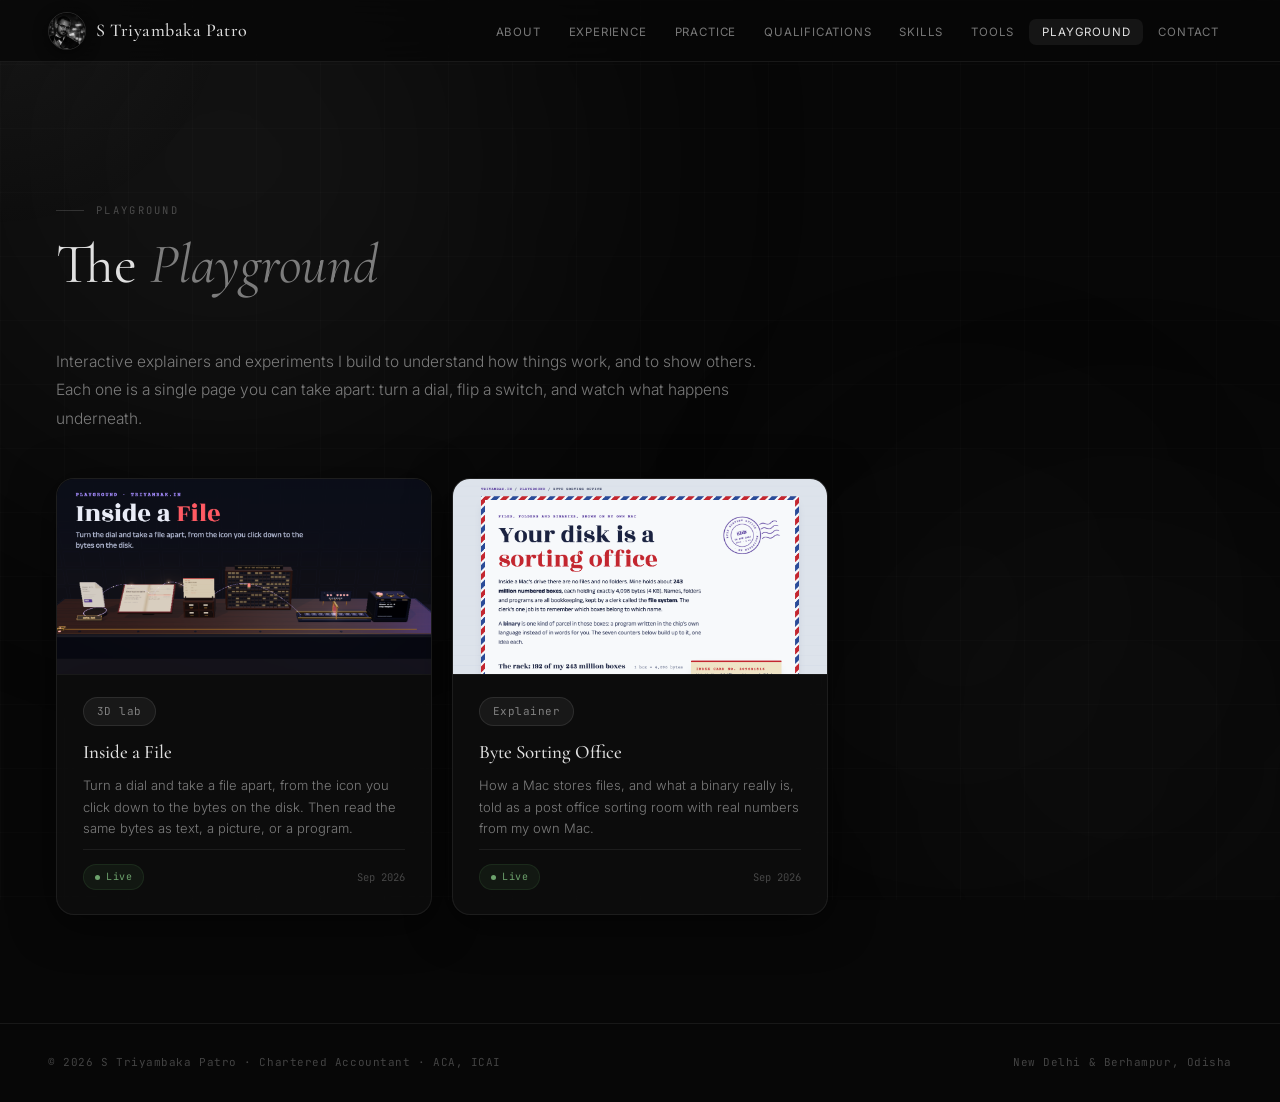
==== commit 22602107: "no-mistakes(review): Drop Reading and Watch nav entries, archive empty sections" ====
--- a/playground/index.html
+++ b/playground/index.html
@@ -48,7 +48,6 @@
       <li><a href="/#skills">Skills</a></li>
       <li><a href="/tools/">Tools</a></li>
       <li><a href="/playground/" class="active">Playground</a></li>
-      <li><a href="/#reading">Reading</a></li>
       <li><a href="/#contact">Contact</a></li>
     </ul>
     <button class="nav-hamburger" id="hamburger" aria-label="Open menu">
@@ -66,7 +65,6 @@
     <a href="/#skills" class="mm-link">Skills</a>
     <a href="/tools/" class="mm-link">Tools</a>
     <a href="/playground/" class="mm-link">Playground</a>
-    <a href="/#reading" class="mm-link">Reading</a>
     <a href="/#contact" class="mm-link">Contact</a>
   </div>
 
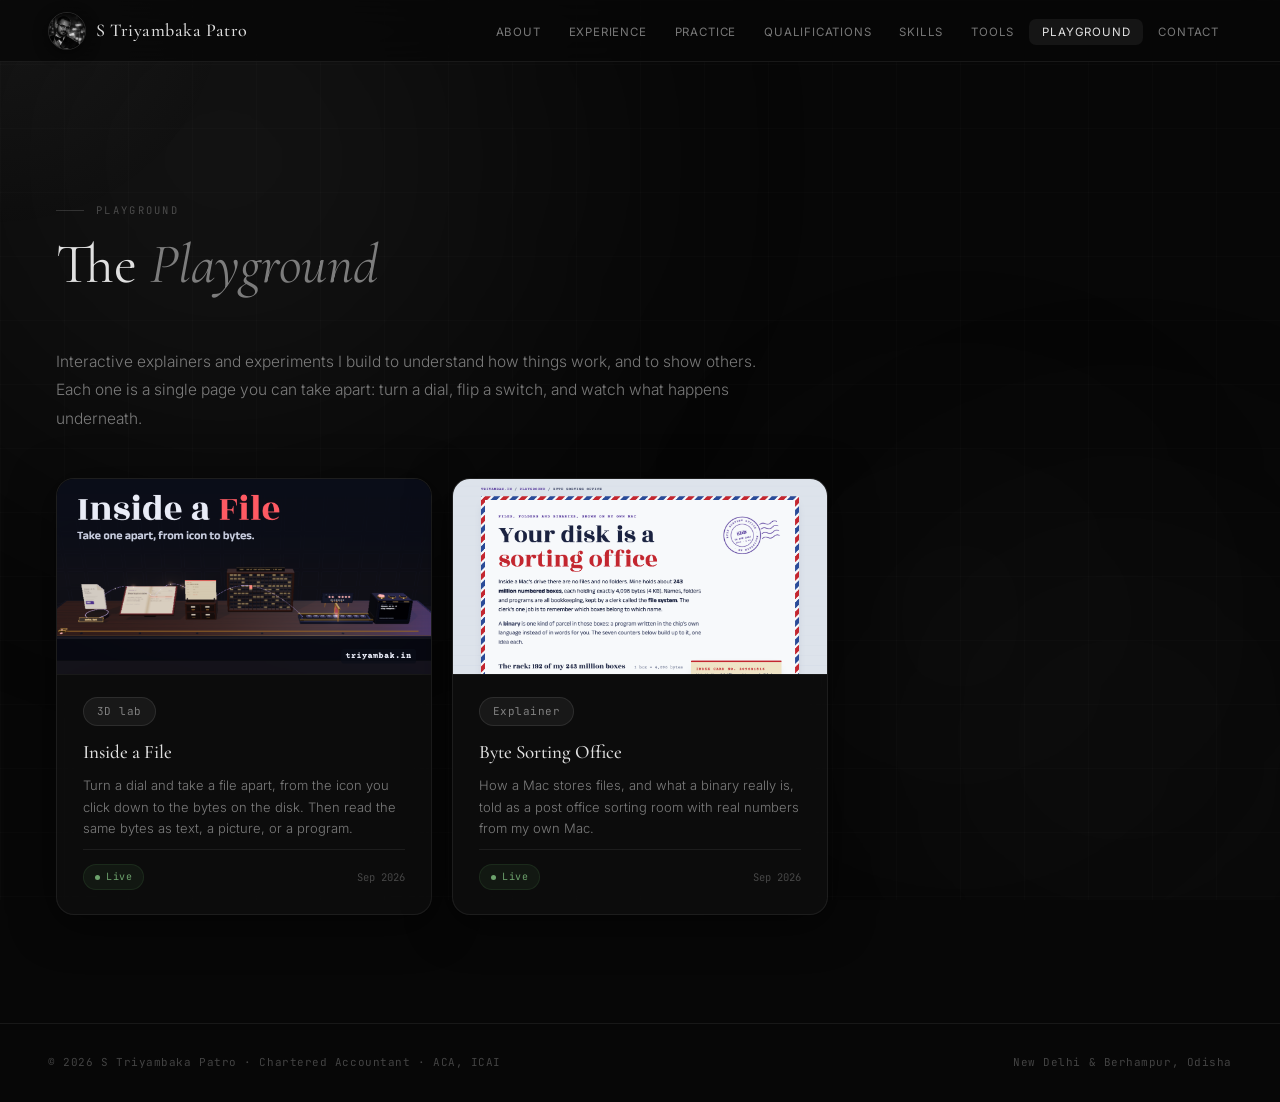
==== commit e08ec239: "Bolder, double-resolution link preview card for Inside a File The og.png text blurred in LinkedIn's " ====
--- a/playground/index.html
+++ b/playground/index.html
@@ -12,8 +12,8 @@
   <meta property="og:description" content="Interactive explainers and experiments, built to understand how things work, one hands-on page at a time.">
   <meta property="og:url" content="https://triyambak.in/playground/">
   <meta property="og:image" content="https://triyambak.in/playground/inside-a-file/og.png">
-  <meta property="og:image:width" content="1200">
-  <meta property="og:image:height" content="630">
+  <meta property="og:image:width" content="2400">
+  <meta property="og:image:height" content="1260">
   <meta name="twitter:card" content="summary_large_image">
   <meta name="twitter:creator" content="@Triyambak_CA">
   <link rel="preconnect" href="https://fonts.googleapis.com">
--- a/assets/site.css
+++ b/assets/site.css
@@ -142,7 +142,7 @@
 
     /* Mobile menu */
     .mobile-menu {
-      display: none; position: fixed; inset: 0; z-index: 999;
+      display: none; position: fixed; inset: 0; z-index: 1001;
       background: rgba(7,7,7,0.97);
       backdrop-filter: blur(30px); -webkit-backdrop-filter: blur(30px);
       flex-direction: column; align-items: center; justify-content: center; gap: 20px;
@@ -634,10 +634,12 @@
     /* ─────────────────────────────────────────
        RESPONSIVE
     ───────────────────────────────────────── */
-    @media (max-width: 960px) {
+    @media (max-width: 1044px) {
       nav { padding: 0 24px; }
       .nav-links { display: none; }
       .nav-hamburger { display: flex; }
+    }
+    @media (max-width: 960px) {
       .container { padding: 0 24px; }
       .hero-inner { grid-template-columns: 1fr; gap: 48px; }
       .hero-photo-wrap { max-width: 270px; margin: 0 auto; }
@@ -653,6 +655,10 @@
       .content-grid { grid-template-columns: 1fr; }
       .stats-bar { grid-template-columns: 1fr 1fr; }
       footer { flex-direction: column; gap: 10px; text-align: center; padding: 24px; }
+    }
+    @media (max-width: 480px) {
+      .tl-head { flex-wrap: wrap; }
+      .tl-period { white-space: normal; }
     }
 
 /* ═══════════════════════════════════════════════════════════════════
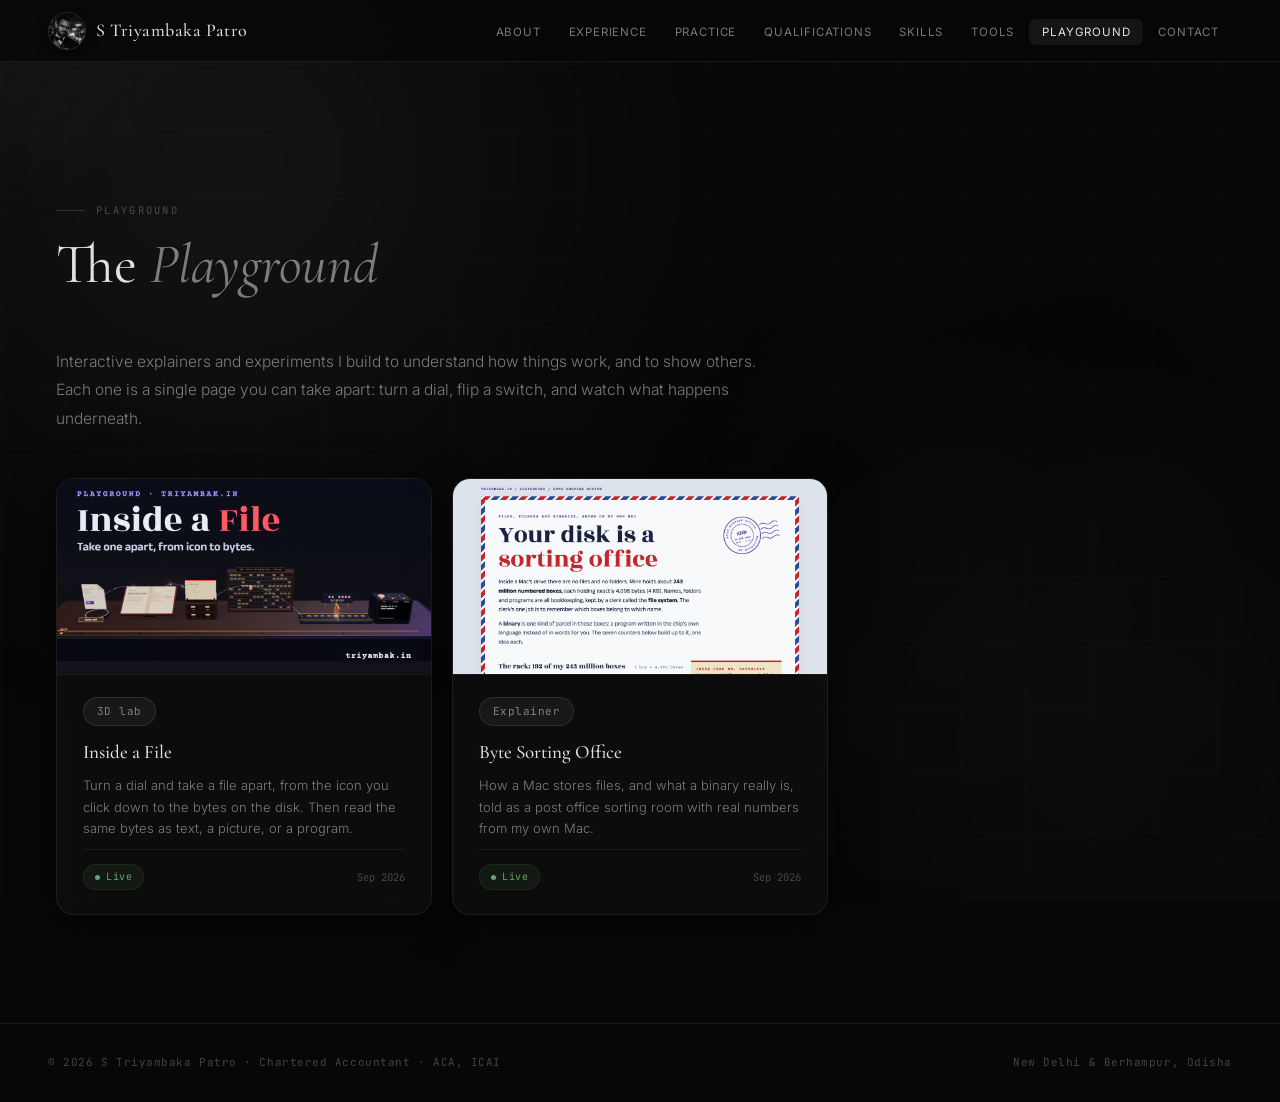
==== commit 427f9dd1: "Version the preview image URL so LinkedIn fetches the new card LinkedIn caches link-preview images b" ====
--- a/playground/index.html
+++ b/playground/index.html
@@ -11,7 +11,7 @@
   <meta property="og:title" content="Playground · S Triyambaka Patro">
   <meta property="og:description" content="Interactive explainers and experiments, built to understand how things work, one hands-on page at a time.">
   <meta property="og:url" content="https://triyambak.in/playground/">
-  <meta property="og:image" content="https://triyambak.in/playground/inside-a-file/og.png">
+  <meta property="og:image" content="https://triyambak.in/playground/inside-a-file/og.png?v=2">
   <meta property="og:image:width" content="2400">
   <meta property="og:image:height" content="1260">
   <meta name="twitter:card" content="summary_large_image">
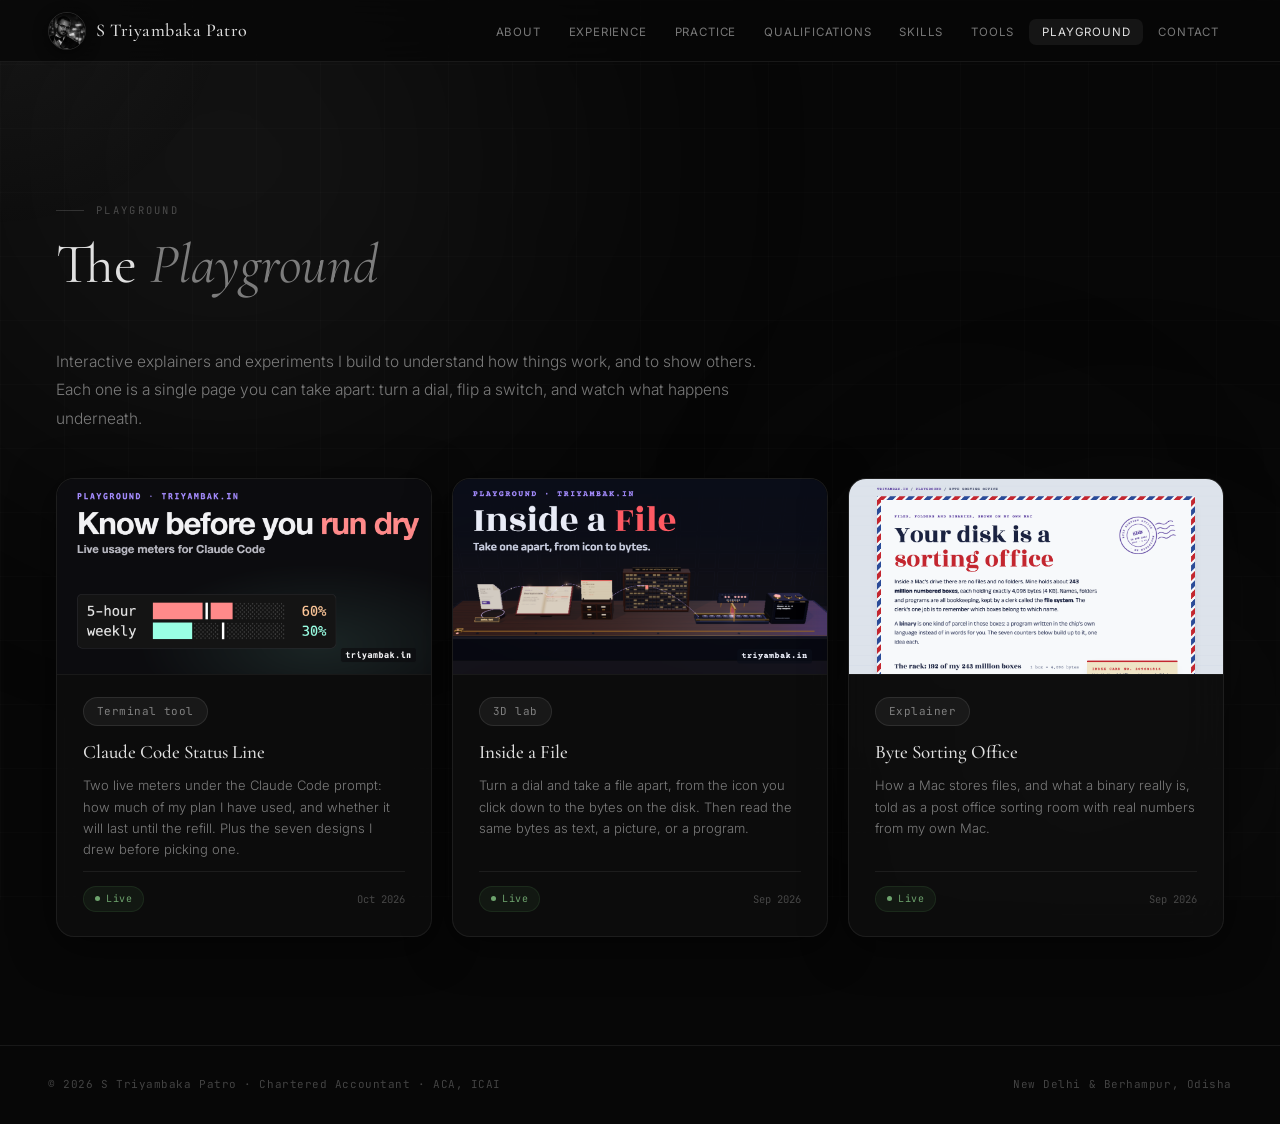
==== commit 35dd4bde: "Add Claude Code Status Line to the Playground A cover page with a 61-second explainer video (origina" ====
--- a/playground/index.html
+++ b/playground/index.html
@@ -111,6 +111,15 @@
        ══════════════════════════════════════════════════════ */
 
     const PLAYGROUND_LIST = [
+      {
+        name:     "Claude Code Status Line",
+        slug:     "claude-statusline",
+        tagline:  "Two live meters under the Claude Code prompt: how much of my plan I have used, and whether it will last until the refill. Plus the seven designs I drew before picking one.",
+        summary:  "Two live meters under the Claude Code prompt: how much of my plan I have used, and whether it will last until the refill.",
+        category: "Terminal tool",
+        status:   "live",
+        updated:  "Oct 2026",
+      },
       {
         name:     "Inside a File",
         slug:     "inside-a-file",
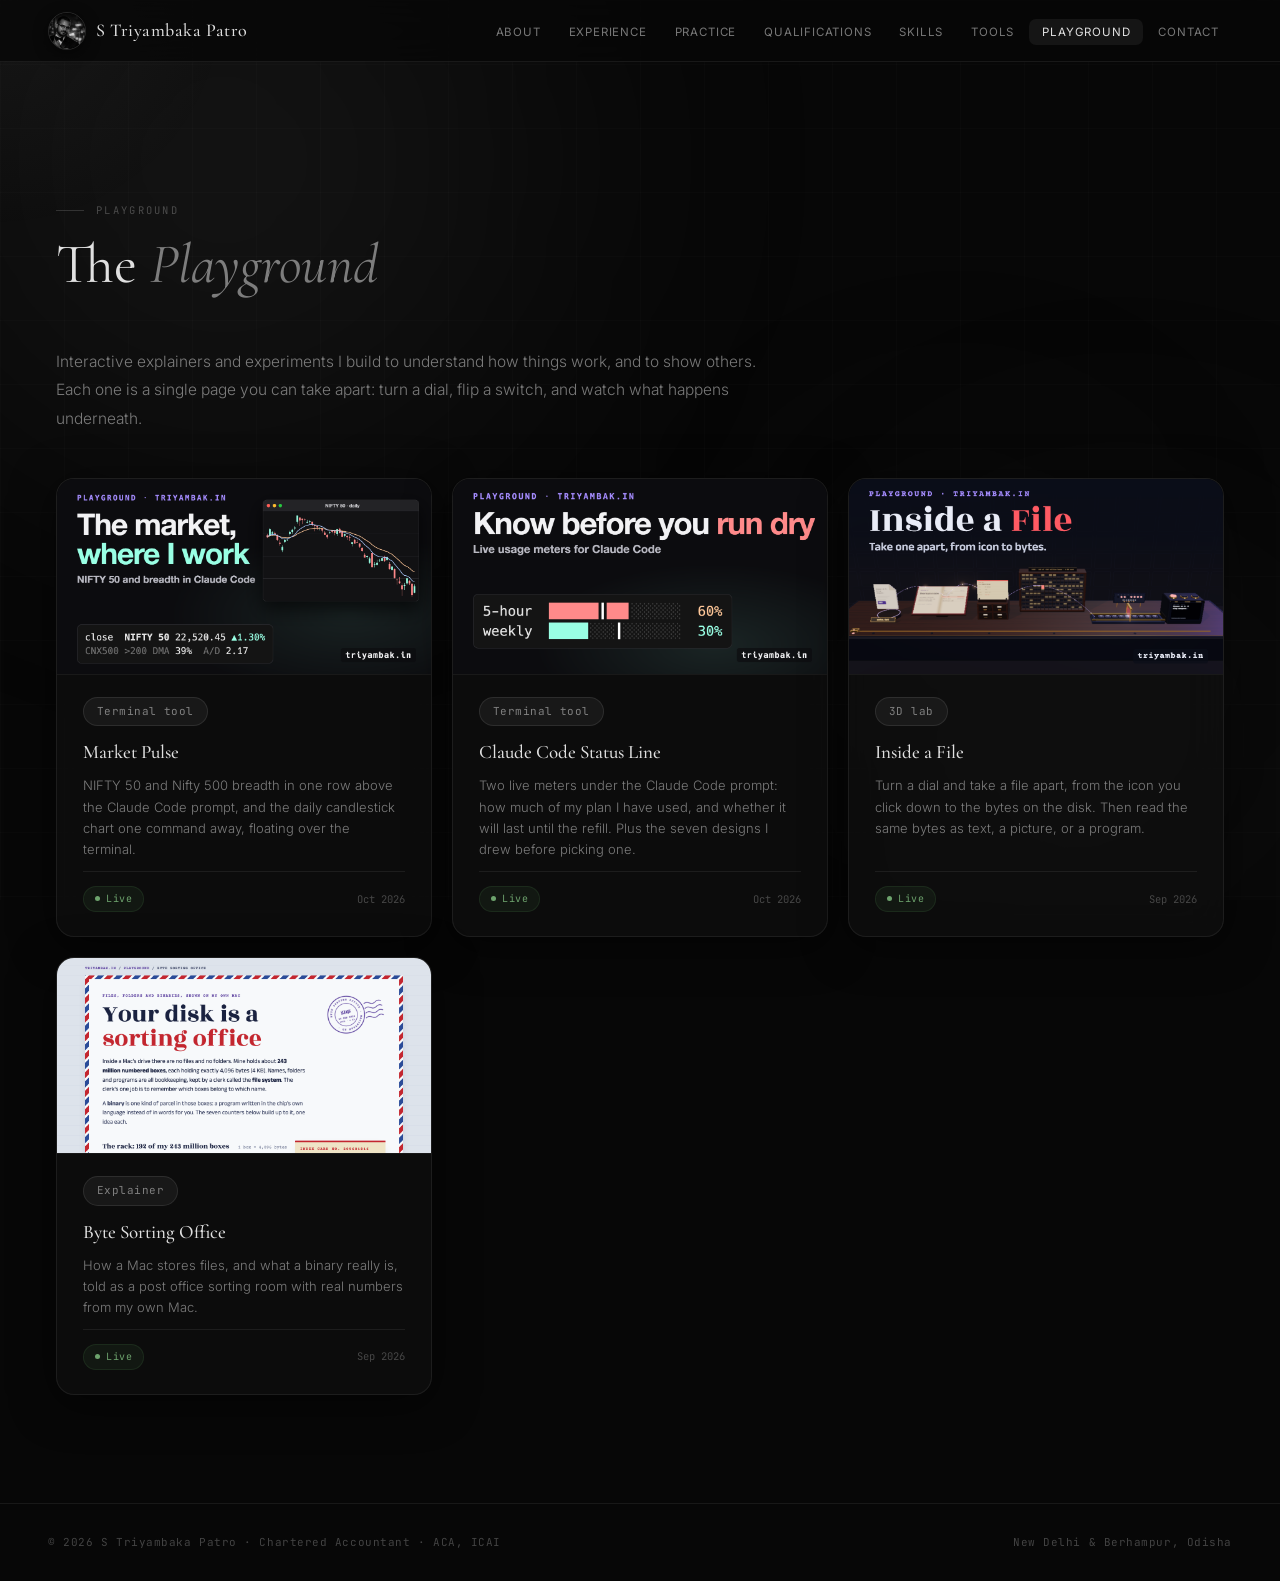
==== commit 65b89f92: "Add Market Pulse to the Playground Cover page for the market-pulse Claude Code mod: one row of NIFTY" ====
--- a/playground/index.html
+++ b/playground/index.html
@@ -102,15 +102,24 @@
          slug:     "url-slug",                  // matches /playground/<slug>/
          tagline:  "One-line description for the card.",
          summary:  "1-2 sentence description, used as the cover page's <meta description> and og:description.",
-         category: "3D lab | Explainer | Tool | Other",
+         category: "3D lab | Explainer | Terminal tool | Tool | Other",
          status:   "live | beta | coming-soon",
          updated:  "Sep 2026",
        },
-       The card image is /playground/<slug>/og.png (1200x630), the same file the
+       The card image is /playground/<slug>/og.png (2400x1260, shown at 1200x630), the same file the
        cover page uses for link previews on LinkedIn and X.
        ══════════════════════════════════════════════════════ */
 
     const PLAYGROUND_LIST = [
+      {
+        name:     "Market Pulse",
+        slug:     "market-pulse",
+        tagline:  "NIFTY 50 and Nifty 500 breadth in one row above the Claude Code prompt, and the daily candlestick chart one command away, floating over the terminal.",
+        summary:  "NIFTY 50 and Nifty 500 breadth in one row above the Claude Code prompt, and the daily chart one command away.",
+        category: "Terminal tool",
+        status:   "live",
+        updated:  "Oct 2026",
+      },
       {
         name:     "Claude Code Status Line",
         slug:     "claude-statusline",
